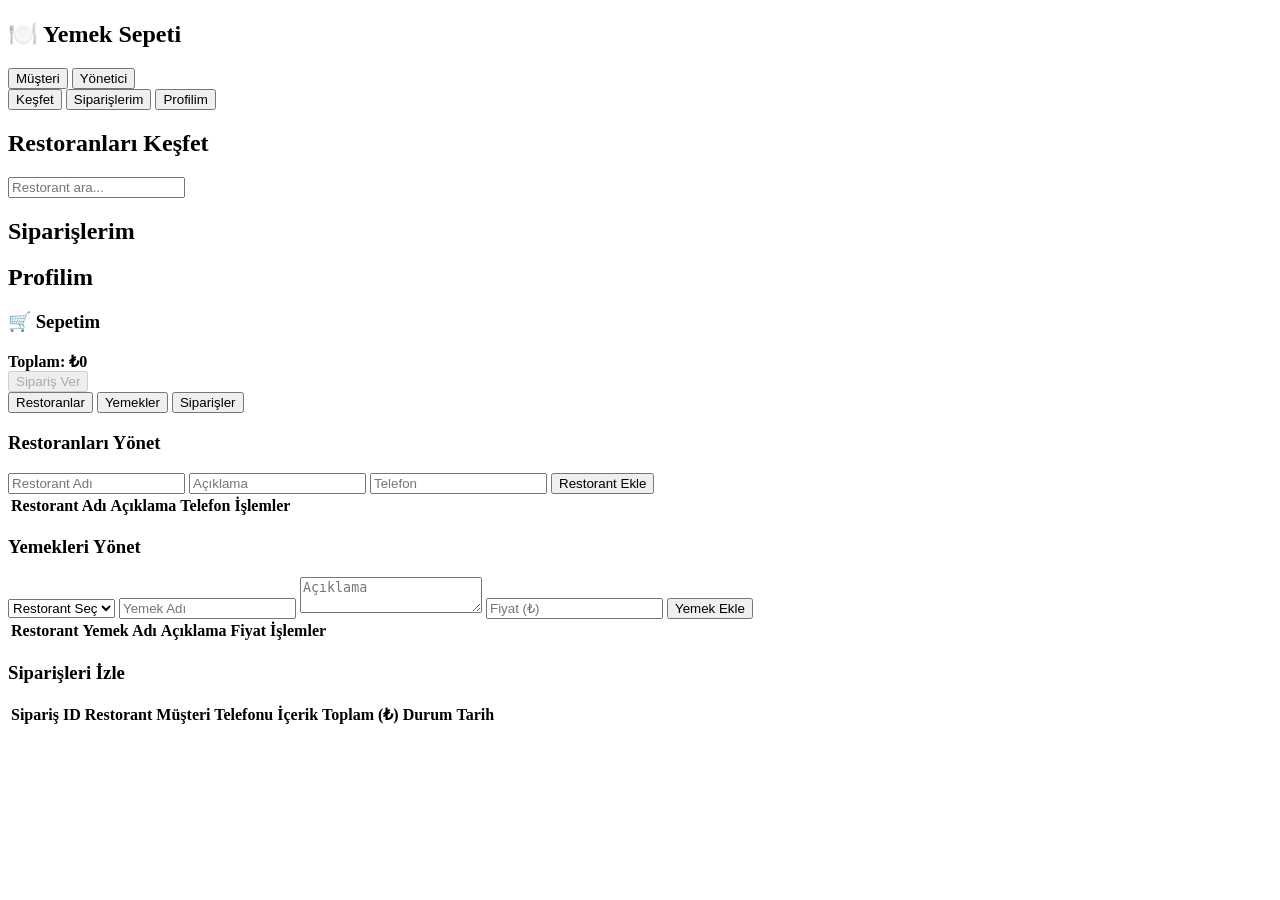
==== index.html @ c128f866 "temel" ====
<!DOCTYPE html>
<html lang="tr">
<head>
    <meta charset="UTF-8">
    <meta name="viewport" content="width=device-width, initial-scale=1.0">
    <title>Yemek Sepeti - Restorant Yönetim Sistemi</title>
    <link rel="stylesheet" href="styles.css">
</head>
<body>
    <div class="container">
        <nav class="navbar">
            <h1>🍽️ Yemek Sepeti</h1>
            <div class="nav-buttons">
                <button id="customerBtn" class="nav-btn active">Müşteri</button>
                <button id="adminBtn" class="nav-btn">Yönetici</button>
            </div>
        </nav>

        <!-- MÜŞTERİ TARAFINDA -->
        <div id="customerPanel" class="panel active">
            <div class="customer-tabs">
                <button class="customer-tab-btn active" data-tab="explore-tab">Keşfet</button>
                <button class="customer-tab-btn" data-tab="orders-tab">Siparişlerim</button>
                <button class="customer-tab-btn" data-tab="profile-tab">Profilim</button>
            </div>

            <!-- KEŞFET SEKMESİ -->
            <div id="explore-tab" class="customer-tab-content active">
                <div class="customer-header">
                    <h2>Restoranları Keşfet</h2>
                    <input type="text" id="searchRestaurant" placeholder="Restorant ara...">
                </div>

                <div id="restaurantList" class="restaurants-grid">
                    <!-- Restoranlar buraya gelecek -->
                </div>
            </div>

            <!-- SİPARİŞLERİM SEKMESİ -->
            <div id="orders-tab" class="customer-tab-content">
                <h2>Siparişlerim</h2>
                <div id="myOrdersList" class="orders-list">
                    <!-- Siparişler buraya gelecek -->
                </div>
            </div>

            <!-- PROFİLİM SEKMESİ -->
            <div id="profile-tab" class="customer-tab-content">
                <h2>Profilim</h2>
                <div id="profileContent"></div>
            </div>

            <!-- Restorant Detayı -->
            <div id="restaurantDetail" class="modal" style="display:none;">
                <div class="modal-content">
                    <span class="close">&times;</span>
                    <div id="detailContent"></div>
                </div>
            </div>

            <!-- Alışveriş Sepeti -->
            <div class="cart-section">
                <h3>🛒 Sepetim</h3>
                <div id="cartItems"></div>
                <div class="cart-total">
                    <strong>Toplam: ₺<span id="cartTotal">0</span></strong>
                </div>
                <button id="checkoutBtn" class="btn btn-success" disabled>Sipariş Ver</button>
            </div>
        </div>

        <!-- YÖNETİCİ TARAFINDA -->
        <div id="adminPanel" class="panel">
            <div class="admin-tabs">
                <button class="tab-btn active" data-tab="restaurants-tab">Restoranlar</button>
                <button class="tab-btn" data-tab="foods-tab">Yemekler</button>
                <button class="tab-btn" data-tab="orders-tab">Siparişler</button>
            </div>

            <!-- RESTORANLAR SEKMESİ -->
            <div id="restaurants-tab" class="tab-content active">
                <h3>Restoranları Yönet</h3>
                <form id="restaurantForm" class="form">
                    <input type="hidden" id="restaurantId">
                    <input type="text" id="restaurantName" placeholder="Restorant Adı" required>
                    <input type="text" id="restaurantDesc" placeholder="Açıklama">
                    <input type="text" id="restaurantPhone" placeholder="Telefon">
                    <button type="submit" class="btn btn-primary">Restorant Ekle</button>
                    <button type="button" id="cancelEditBtn" class="btn btn-danger" style="display:none;">İptal Et</button>
                </form>

                <table class="table">
                    <thead>
                        <tr>
                            <th>Restorant Adı</th>
                            <th>Açıklama</th>
                            <th>Telefon</th>
                            <th>İşlemler</th>
                        </tr>
                    </thead>
                    <tbody id="restaurantTableBody">
                        <!-- Restoranlar buraya gelecek -->
                    </tbody>
                </table>
            </div>

            <!-- YEMEKLER SEKMESİ -->
            <div id="foods-tab" class="tab-content">
                <h3>Yemekleri Yönet</h3>
                <form id="foodForm" class="form">
                    <input type="hidden" id="foodId">
                    <select id="foodRestaurant" required>
                        <option value="">Restorant Seç</option>
                    </select>
                    <input type="text" id="foodName" placeholder="Yemek Adı" required>
                    <textarea id="foodDesc" placeholder="Açıklama"></textarea>
                    <input type="number" id="foodPrice" placeholder="Fiyat (₺)" step="0.01" required>
                    <button type="submit" class="btn btn-primary">Yemek Ekle</button>
                    <button type="button" id="cancelFoodEditBtn" class="btn btn-danger" style="display:none;">İptal Et</button>
                </form>

                <table class="table">
                    <thead>
                        <tr>
                            <th>Restorant</th>
                            <th>Yemek Adı</th>
                            <th>Açıklama</th>
                            <th>Fiyat</th>
                            <th>İşlemler</th>
                        </tr>
                    </thead>
                    <tbody id="foodTableBody">
                        <!-- Yemekler buraya gelecek -->
                    </tbody>
                </table>
            </div>

            <!-- SİPARİŞLER SEKMESİ -->
            <div id="orders-tab" class="tab-content">
                <h3>Siparişleri İzle</h3>
                <table class="table">
                    <thead>
                        <tr>
                            <th>Sipariş ID</th>
                            <th>Restorant</th>
                            <th>Müşteri Telefonu</th>
                            <th>İçerik</th>
                            <th>Toplam (₺)</th>
                            <th>Durum</th>
                            <th>Tarih</th>
                        </tr>
                    </thead>
                    <tbody id="ordersTableBody">
                        <!-- Siparişler buraya gelecek -->
                    </tbody>
                </table>
            </div>
        </div>
    </div>

    <script src="app.js"></script>
</body>
</html>
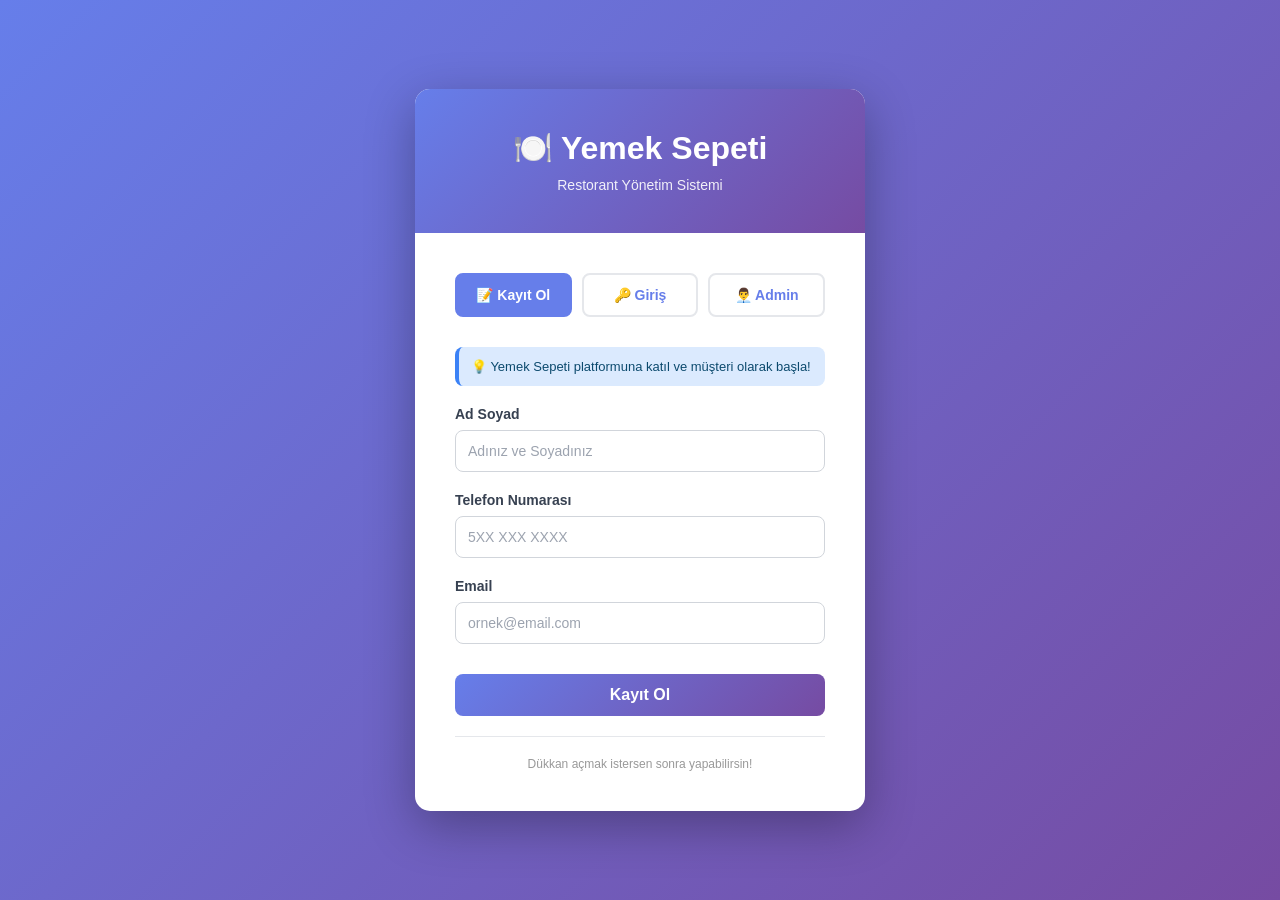
==== commit ad3f0ec7: "çok şey değişti" ====
--- a/index.html
+++ b/index.html
@@ -10,9 +10,15 @@
     <div class="container">
         <nav class="navbar">
             <h1>🍽️ Yemek Sepeti</h1>
-            <div class="nav-buttons">
-                <button id="customerBtn" class="nav-btn active">Müşteri</button>
-                <button id="adminBtn" class="nav-btn">Yönetici</button>
+            <div class="nav-center">
+                <button id="customerBtn" class="nav-btn active">👤 Müşteri</button>
+                <button id="shopBtn" class="nav-btn">🏪 Dükkan</button>
+                <button id="adminBtn" class="nav-btn" style="display: none;">👨‍💼 Admin</button>
+                <button id="openShopBtn" class="nav-btn btn-success" style="display: none;">+ Dükkan Aç</button>
+            </div>
+            <div class="nav-user">
+                <span id="userDisplay" class="user-info"></span>
+                <button id="logoutBtn" class="nav-btn btn-logout">Çıkış Yap</button>
             </div>
         </nav>
 
@@ -69,49 +75,33 @@
             </div>
         </div>
 
-        <!-- YÖNETİCİ TARAFINDA -->
-        <div id="adminPanel" class="panel">
+        <!-- DÜKKAN TARAFINDA -->
+        <div id="shopPanel" class="panel">
             <div class="admin-tabs">
-                <button class="tab-btn active" data-tab="restaurants-tab">Restoranlar</button>
+                <button class="tab-btn active" data-tab="restaurants-tab">Dükkânlar</button>
                 <button class="tab-btn" data-tab="foods-tab">Yemekler</button>
                 <button class="tab-btn" data-tab="orders-tab">Siparişler</button>
             </div>
 
-            <!-- RESTORANLAR SEKMESİ -->
+            <!-- DÜKKÂNLAR SEKMESİ -->
             <div id="restaurants-tab" class="tab-content active">
-                <h3>Restoranları Yönet</h3>
+                <h3>Dükkânınızı Yönet</h3>
                 <form id="restaurantForm" class="form">
                     <input type="hidden" id="restaurantId">
-                    <input type="text" id="restaurantName" placeholder="Restorant Adı" required>
+                    <input type="text" id="restaurantName" placeholder="Dükkân Adı" required>
                     <input type="text" id="restaurantDesc" placeholder="Açıklama">
                     <input type="text" id="restaurantPhone" placeholder="Telefon">
-                    <button type="submit" class="btn btn-primary">Restorant Ekle</button>
-                    <button type="button" id="cancelEditBtn" class="btn btn-danger" style="display:none;">İptal Et</button>
+                    <button type="submit" class="btn btn-primary">Bilgileri Güncelle</button>
                 </form>
 
-                <table class="table">
-                    <thead>
-                        <tr>
-                            <th>Restorant Adı</th>
-                            <th>Açıklama</th>
-                            <th>Telefon</th>
-                            <th>İşlemler</th>
-                        </tr>
-                    </thead>
-                    <tbody id="restaurantTableBody">
-                        <!-- Restoranlar buraya gelecek -->
-                    </tbody>
-                </table>
+                <div id="myShopInfo" class="profile-card" style="margin-top: 20px;"></div>
             </div>
 
             <!-- YEMEKLER SEKMESİ -->
             <div id="foods-tab" class="tab-content">
-                <h3>Yemekleri Yönet</h3>
+                <h3>Yemeklerinizi Yönet</h3>
                 <form id="foodForm" class="form">
                     <input type="hidden" id="foodId">
-                    <select id="foodRestaurant" required>
-                        <option value="">Restorant Seç</option>
-                    </select>
                     <input type="text" id="foodName" placeholder="Yemek Adı" required>
                     <textarea id="foodDesc" placeholder="Açıklama"></textarea>
                     <input type="number" id="foodPrice" placeholder="Fiyat (₺)" step="0.01" required>
@@ -122,7 +112,6 @@
                 <table class="table">
                     <thead>
                         <tr>
-                            <th>Restorant</th>
                             <th>Yemek Adı</th>
                             <th>Açıklama</th>
                             <th>Fiyat</th>
@@ -137,12 +126,11 @@
 
             <!-- SİPARİŞLER SEKMESİ -->
             <div id="orders-tab" class="tab-content">
-                <h3>Siparişleri İzle</h3>
+                <h3>Gelen Siparişler</h3>
                 <table class="table">
                     <thead>
                         <tr>
                             <th>Sipariş ID</th>
-                            <th>Restorant</th>
                             <th>Müşteri Telefonu</th>
                             <th>İçerik</th>
                             <th>Toplam (₺)</th>
@@ -156,6 +144,115 @@
                 </table>
             </div>
         </div>
+
+        <!-- ADMİN PANELİ -->
+        <div id="adminPanel" class="panel">
+            <div class="admin-tabs">
+                <button class="tab-btn active" data-tab="admin-dashboard">📊 Dashboard</button>
+                <button class="tab-btn" data-tab="admin-shops">🏪 Tüm Dükkânlar</button>
+                <button class="tab-btn" data-tab="admin-foods">🍽️ Tüm Yemekler</button>
+                <button class="tab-btn" data-tab="admin-orders">📦 Tüm Siparişler</button>
+                <button class="tab-btn" data-tab="admin-users">👥 Kullanıcılar</button>
+            </div>
+
+            <!-- DASHBOARD -->
+            <div id="admin-dashboard" class="tab-content active">
+                <h2>📊 Yönetim Paneli</h2>
+                <div style="display: grid; grid-template-columns: repeat(auto-fit, minmax(200px, 1fr)); gap: 20px; margin: 20px 0;">
+                    <div class="stat-card">
+                        <div class="stat-number" id="totalUsers">0</div>
+                        <div class="stat-label">Toplam Kullanıcı</div>
+                    </div>
+                    <div class="stat-card">
+                        <div class="stat-number" id="totalShops">0</div>
+                        <div class="stat-label">Toplam Dükkân</div>
+                    </div>
+                    <div class="stat-card">
+                        <div class="stat-number" id="totalFoods">0</div>
+                        <div class="stat-label">Toplam Yemek</div>
+                    </div>
+                    <div class="stat-card">
+                        <div class="stat-number" id="totalOrders">0</div>
+                        <div class="stat-label">Toplam Sipariş</div>
+                    </div>
+                </div>
+            </div>
+
+            <!-- DÜKKÂNLAR -->
+            <div id="admin-shops" class="tab-content">
+                <h3>🏪 Tüm Dükkânlar</h3>
+                <table class="table">
+                    <thead>
+                        <tr>
+                            <th>Dükkân Adı</th>
+                            <th>Sahibi</th>
+                            <th>Telefon</th>
+                            <th>Açılış Tarihi</th>
+                            <th>İşlemler</th>
+                        </tr>
+                    </thead>
+                    <tbody id="adminShopsTableBody">
+                    </tbody>
+                </table>
+            </div>
+
+            <!-- YEMEKLER -->
+            <div id="admin-foods" class="tab-content">
+                <h3>🍽️ Tüm Yemekler</h3>
+                <table class="table">
+                    <thead>
+                        <tr>
+                            <th>Yemek Adı</th>
+                            <th>Dükkân</th>
+                            <th>Fiyat</th>
+                            <th>Sahibi</th>
+                            <th>İşlemler</th>
+                        </tr>
+                    </thead>
+                    <tbody id="adminFoodsTableBody">
+                    </tbody>
+                </table>
+            </div>
+
+            <!-- SİPARİŞLER -->
+            <div id="admin-orders" class="tab-content">
+                <h3>📦 Tüm Siparişler</h3>
+                <table class="table">
+                    <thead>
+                        <tr>
+                            <th>Sipariş ID</th>
+                            <th>Müşteri</th>
+                            <th>Dükkân</th>
+                            <th>İçerik</th>
+                            <th>Toplam</th>
+                            <th>Durum</th>
+                            <th>Tarih</th>
+                        </tr>
+                    </thead>
+                    <tbody id="adminOrdersTableBody">
+                    </tbody>
+                </table>
+            </div>
+
+            <!-- KULLANICILAR -->
+            <div id="admin-users" class="tab-content">
+                <h3>👥 Kayıtlı Kullanıcılar</h3>
+                <table class="table">
+                    <thead>
+                        <tr>
+                            <th>İsim</th>
+                            <th>Email</th>
+                            <th>Telefon</th>
+                            <th>Dükkan Sahibi</th>
+                            <th>Kayıt Tarihi</th>
+                            <th>İşlemler</th>
+                        </tr>
+                    </thead>
+                    <tbody id="adminUsersTableBody">
+                    </tbody>
+                </table>
+            </div>
+        </div>
     </div>
 
     <script src="app.js"></script>
--- a/styles.css
+++ b/styles.css
@@ -0,0 +1,680 @@
+* {
+    margin: 0;
+    padding: 0;
+    box-sizing: border-box;
+}
+
+body {
+    font-family: 'Segoe UI', Tahoma, Geneva, Verdana, sans-serif;
+    background: linear-gradient(135deg, #667eea 0%, #764ba2 100%);
+    min-height: 100vh;
+    color: #333;
+}
+
+.container {
+    max-width: 1200px;
+    margin: 0 auto;
+    background: white;
+    border-radius: 10px;
+    box-shadow: 0 10px 40px rgba(0, 0, 0, 0.2);
+    min-height: 100vh;
+    display: flex;
+    flex-direction: column;
+}
+
+/* NAVİGASYON */
+.navbar {
+    display: flex;
+    justify-content: space-between;
+    align-items: center;
+    padding: 20px;
+    background: linear-gradient(135deg, #667eea 0%, #764ba2 100%);
+    color: white;
+    border-radius: 10px 10px 0 0;
+    gap: 20px;
+}
+
+.navbar h1 {
+    font-size: 28px;
+    min-width: max-content;
+}
+
+.nav-center {
+    display: flex;
+    gap: 10px;
+    flex: 1;
+}
+
+.nav-user {
+    display: flex;
+    align-items: center;
+    gap: 15px;
+    min-width: max-content;
+}
+
+.user-info {
+    font-size: 13px;
+    background: rgba(255, 255, 255, 0.2);
+    padding: 6px 12px;
+    border-radius: 20px;
+}
+
+.nav-buttons {
+    display: flex;
+    gap: 10px;
+}
+
+.nav-btn {
+    padding: 10px 20px;
+    border: none;
+    background: rgba(255, 255, 255, 0.2);
+    color: white;
+    cursor: pointer;
+    border-radius: 5px;
+    font-size: 14px;
+    transition: all 0.3s ease;
+}
+
+.nav-btn:hover {
+    background: rgba(255, 255, 255, 0.4);
+}
+
+.nav-btn.active {
+    background: white;
+    color: #667eea;
+    font-weight: bold;
+}
+
+.btn-logout {
+    background: rgba(255, 100, 100, 0.3) !important;
+}
+
+.btn-logout:hover {
+    background: rgba(255, 100, 100, 0.6) !important;
+}
+
+/* PANEL YAPISI */
+.panel {
+    display: none;
+    padding: 30px;
+    flex: 1;
+}
+
+.panel.active {
+    display: block;
+}
+
+/* MÜŞTERİ PANEL */
+.customer-tabs, .admin-tabs {
+    display: flex;
+    gap: 10px;
+    margin-bottom: 20px;
+    border-bottom: 2px solid #eee;
+}
+
+.customer-tab-btn, .tab-btn {
+    padding: 12px 20px;
+    border: none;
+    background: none;
+    border-bottom: 3px solid transparent;
+    color: #666;
+    cursor: pointer;
+    font-size: 14px;
+    font-weight: 500;
+    transition: all 0.3s ease;
+}
+
+.customer-tab-btn:hover, .tab-btn:hover {
+    color: #667eea;
+}
+
+.customer-tab-btn.active, .tab-btn.active {
+    border-bottom-color: #667eea;
+    color: #667eea;
+}
+
+.customer-tab-content, .tab-content {
+    display: none;
+}
+
+.customer-tab-content.active, .tab-content.active {
+    display: block;
+}
+
+/* MÜŞTERİ HEADER */
+.customer-header {
+    margin-bottom: 20px;
+}
+
+.customer-header h2 {
+    margin-bottom: 15px;
+    color: #333;
+}
+
+.customer-header input {
+    width: 100%;
+    padding: 10px;
+    border: 1px solid #ddd;
+    border-radius: 5px;
+    font-size: 14px;
+}
+
+/* RESToRANLAR GRID */
+.restaurants-grid {
+    display: grid;
+    grid-template-columns: repeat(auto-fill, minmax(250px, 1fr));
+    gap: 20px;
+    margin-bottom: 30px;
+}
+
+.restaurant-card {
+    background: #f9f9f9;
+    border: 1px solid #ddd;
+    border-radius: 8px;
+    padding: 20px;
+    cursor: pointer;
+    transition: all 0.3s ease;
+    box-shadow: 0 2px 8px rgba(0, 0, 0, 0.1);
+}
+
+.restaurant-card:hover {
+    transform: translateY(-5px);
+    box-shadow: 0 5px 15px rgba(0, 0, 0, 0.2);
+    border-color: #667eea;
+}
+
+.restaurant-card h3 {
+    color: #667eea;
+    margin-bottom: 8px;
+}
+
+.restaurant-card p {
+    font-size: 13px;
+    color: #666;
+    margin-bottom: 10px;
+}
+
+.restaurant-card .phone {
+    color: #764ba2;
+    font-weight: 500;
+}
+
+/* FORMLAR */
+.form {
+    background: #f9f9f9;
+    padding: 20px;
+    border-radius: 8px;
+    margin-bottom: 25px;
+    display: flex;
+    flex-direction: column;
+    gap: 10px;
+}
+
+.form input, .form textarea, .form select {
+    padding: 12px;
+    border: 1px solid #ddd;
+    border-radius: 5px;
+    font-size: 14px;
+    font-family: inherit;
+}
+
+.form input:focus, .form textarea:focus, .form select:focus {
+    outline: none;
+    border-color: #667eea;
+    box-shadow: 0 0 5px rgba(102, 126, 234, 0.3);
+}
+
+/* BUTONLAR */
+.btn {
+    padding: 12px 20px;
+    border: none;
+    border-radius: 5px;
+    cursor: pointer;
+    font-size: 14px;
+    font-weight: 500;
+    transition: all 0.3s ease;
+    display: inline-block;
+    text-align: center;
+}
+
+.btn-primary {
+    background: #667eea;
+    color: white;
+}
+
+.btn-primary:hover {
+    background: #5568d3;
+    transform: translateY(-2px);
+}
+
+.btn-success {
+    background: #10b981 !important;
+    color: white !important;
+}
+
+.btn-success:hover {
+    background: #059669 !important;
+}
+
+.btn-success:disabled {
+    background: #ccc;
+    cursor: not-allowed;
+}
+
+.btn-danger {
+    background: #ef4444;
+    color: white;
+}
+
+.btn-danger:hover {
+    background: #dc2626;
+}
+
+.btn-warning {
+    background: #f59e0b;
+    color: white;
+}
+
+.btn-warning:hover {
+    background: #d97706;
+}
+
+.btn-info {
+    background: #3b82f6;
+    color: white;
+}
+
+.btn-info:hover {
+    background: #2563eb;
+}
+
+/* TABLOLAR */
+.table {
+    width: 100%;
+    border-collapse: collapse;
+    margin-top: 20px;
+    background: white;
+}
+
+.table thead {
+    background: #f3f4f6;
+}
+
+.table th {
+    padding: 15px;
+    text-align: left;
+    font-weight: 600;
+    border-bottom: 2px solid #e5e7eb;
+    color: #374151;
+}
+
+.table td {
+    padding: 12px 15px;
+    border-bottom: 1px solid #e5e7eb;
+}
+
+.table tbody tr:hover {
+    background: #f9fafb;
+}
+
+.action-buttons {
+    display: flex;
+    gap: 8px;
+}
+
+.action-buttons button {
+    padding: 6px 12px;
+    font-size: 12px;
+}
+
+/* SEPETİM SEKSİYONU */
+.cart-section {
+    background: #f3f4f6;
+    padding: 20px;
+    border-radius: 8px;
+    margin-top: 20px;
+}
+
+.cart-section h3 {
+    margin-bottom: 15px;
+    color: #333;
+}
+
+#cartItems {
+    max-height: 300px;
+    overflow-y: auto;
+    margin-bottom: 15px;
+}
+
+.cart-item {
+    background: white;
+    padding: 12px;
+    margin-bottom: 10px;
+    border-radius: 5px;
+    display: flex;
+    justify-content: space-between;
+    align-items: center;
+    border: 1px solid #e5e7eb;
+}
+
+.cart-item-info {
+    flex: 1;
+}
+
+.cart-item-name {
+    font-weight: 600;
+    color: #333;
+}
+
+.cart-item-price {
+    color: #667eea;
+    font-weight: 500;
+}
+
+.cart-item-remove {
+    background: #ef4444;
+    color: white;
+    border: none;
+    padding: 6px 10px;
+    border-radius: 3px;
+    cursor: pointer;
+    font-size: 12px;
+}
+
+.cart-total {
+    background: white;
+    padding: 15px;
+    border-radius: 5px;
+    margin-bottom: 15px;
+    font-size: 18px;
+    border: 2px solid #667eea;
+}
+
+#checkoutBtn {
+    width: 100%;
+}
+
+/* MODAL */
+.modal {
+    position: fixed;
+    z-index: 1000;
+    left: 0;
+    top: 0;
+    width: 100%;
+    height: 100%;
+    background: rgba(0, 0, 0, 0.4);
+    display: flex;
+    align-items: center;
+    justify-content: center;
+}
+
+.modal-content {
+    background: white;
+    padding: 30px;
+    border-radius: 10px;
+    max-width: 600px;
+    max-height: 80vh;
+    overflow-y: auto;
+    box-shadow: 0 10px 40px rgba(0, 0, 0, 0.3);
+    position: relative;
+}
+
+.close {
+    position: absolute;
+    right: 20px;
+    top: 20px;
+    font-size: 28px;
+    cursor: pointer;
+    color: #999;
+}
+
+.close:hover {
+    color: #333;
+}
+
+.detail-header {
+    margin-bottom: 20px;
+    padding-bottom: 15px;
+    border-bottom: 2px solid #e5e7eb;
+}
+
+.detail-header h2 {
+    color: #667eea;
+    margin-bottom: 5px;
+}
+
+.detail-header p {
+    color: #666;
+    font-size: 14px;
+}
+
+.foods-list {
+    margin-top: 20px;
+}
+
+.food-item {
+    background: #f9f9f9;
+    padding: 15px;
+    margin-bottom: 15px;
+    border-radius: 5px;
+    border: 1px solid #e5e7eb;
+}
+
+.food-item h4 {
+    color: #333;
+    margin-bottom: 5px;
+}
+
+.food-item .description {
+    font-size: 13px;
+    color: #666;
+    margin-bottom: 8px;
+}
+
+.food-item-footer {
+    display: flex;
+    justify-content: space-between;
+    align-items: center;
+}
+
+.food-price {
+    font-size: 18px;
+    font-weight: bold;
+    color: #667eea;
+}
+
+.add-to-cart-btn {
+    background: #10b981;
+    color: white;
+    border: none;
+    padding: 8px 15px;
+    border-radius: 5px;
+    cursor: pointer;
+    font-size: 13px;
+}
+
+.add-to-cart-btn:hover {
+    background: #059669;
+}
+
+/* SİPARİŞLER LİSTESİ */
+.orders-list {
+    display: grid;
+    grid-template-columns: repeat(auto-fill, minmax(400px, 1fr));
+    gap: 20px;
+}
+
+.order-card {
+    background: #f9f9f9;
+    border: 2px solid #e5e7eb;
+    border-radius: 8px;
+    padding: 20px;
+}
+
+.order-card h3 {
+    color: #667eea;
+    margin-bottom: 10px;
+}
+
+.order-details {
+    font-size: 13px;
+    color: #666;
+    margin-bottom: 10px;
+}
+
+.order-details p {
+    margin-bottom: 5px;
+}
+
+.order-items {
+    background: white;
+    padding: 10px;
+    border-radius: 5px;
+    margin: 10px 0;
+    font-size: 13px;
+}
+
+.order-status {
+    display: inline-block;
+    padding: 6px 12px;
+    border-radius: 20px;
+    font-size: 12px;
+    font-weight: 600;
+    margin-top: 10px;
+}
+
+.status-pending {
+    background: #fef3c7;
+    color: #92400e;
+}
+
+.status-confirmed {
+    background: #dbeafe;
+    color: #0c4a6e;
+}
+
+.status-delivered {
+    background: #dcfce7;
+    color: #15803d;
+}
+
+/* PROFİL */
+.profile-card {
+    background: #f9f9f9;
+    border: 1px solid #e5e7eb;
+    padding: 25px;
+    border-radius: 8px;
+    max-width: 500px;
+}
+
+.profile-field {
+    margin-bottom: 20px;
+}
+
+.profile-field label {
+    display: block;
+    font-weight: 600;
+    color: #374151;
+    margin-bottom: 5px;
+}
+
+.profile-field input {
+    width: 100%;
+    padding: 10px;
+    border: 1px solid #d1d5db;
+    border-radius: 5px;
+}
+
+.profile-actions {
+    display: flex;
+    gap: 10px;
+}
+
+.profile-actions button {
+    flex: 1;
+}
+
+.admin-hint, .info-box {
+    background: #dbeafe;
+    padding: 12px;
+    border-radius: 8px;
+    font-size: 13px;
+    color: #0c4a6e;
+    margin-bottom: 20px;
+    border-left: 4px solid #3b82f6;
+}
+
+/* STAT CARDS */
+.stat-card {
+    background: linear-gradient(135deg, #667eea 0%, #764ba2 100%);
+    color: white;
+    padding: 25px;
+    border-radius: 10px;
+    text-align: center;
+    box-shadow: 0 5px 15px rgba(0, 0, 0, 0.1);
+}
+
+.stat-number {
+    font-size: 36px;
+    font-weight: bold;
+    margin-bottom: 10px;
+}
+
+.stat-label {
+    font-size: 14px;
+    opacity: 0.9;
+}
+
+/* RESPONSIVE */
+@media (max-width: 768px) {
+    .container {
+        border-radius: 0;
+    }
+
+    .navbar {
+        flex-direction: column;
+        gap: 15px;
+        border-radius: 0;
+    }
+
+    .navbar h1 {
+        font-size: 24px;
+    }
+
+    .nav-center, .nav-user {
+        width: 100%;
+        justify-content: center;
+    }
+
+    .panel {
+        padding: 20px;
+    }
+
+    .restaurants-grid {
+        grid-template-columns: 1fr;
+    }
+
+    .orders-list {
+        grid-template-columns: 1fr;
+    }
+
+    .table {
+        font-size: 12px;
+    }
+
+    .table th, .table td {
+        padding: 10px;
+    }
+
+    .action-buttons {
+        flex-direction: column;
+    }
+
+    .form {
+        gap: 8px;
+    }
+
+    .user-info {
+        font-size: 12px;
+    }
+}
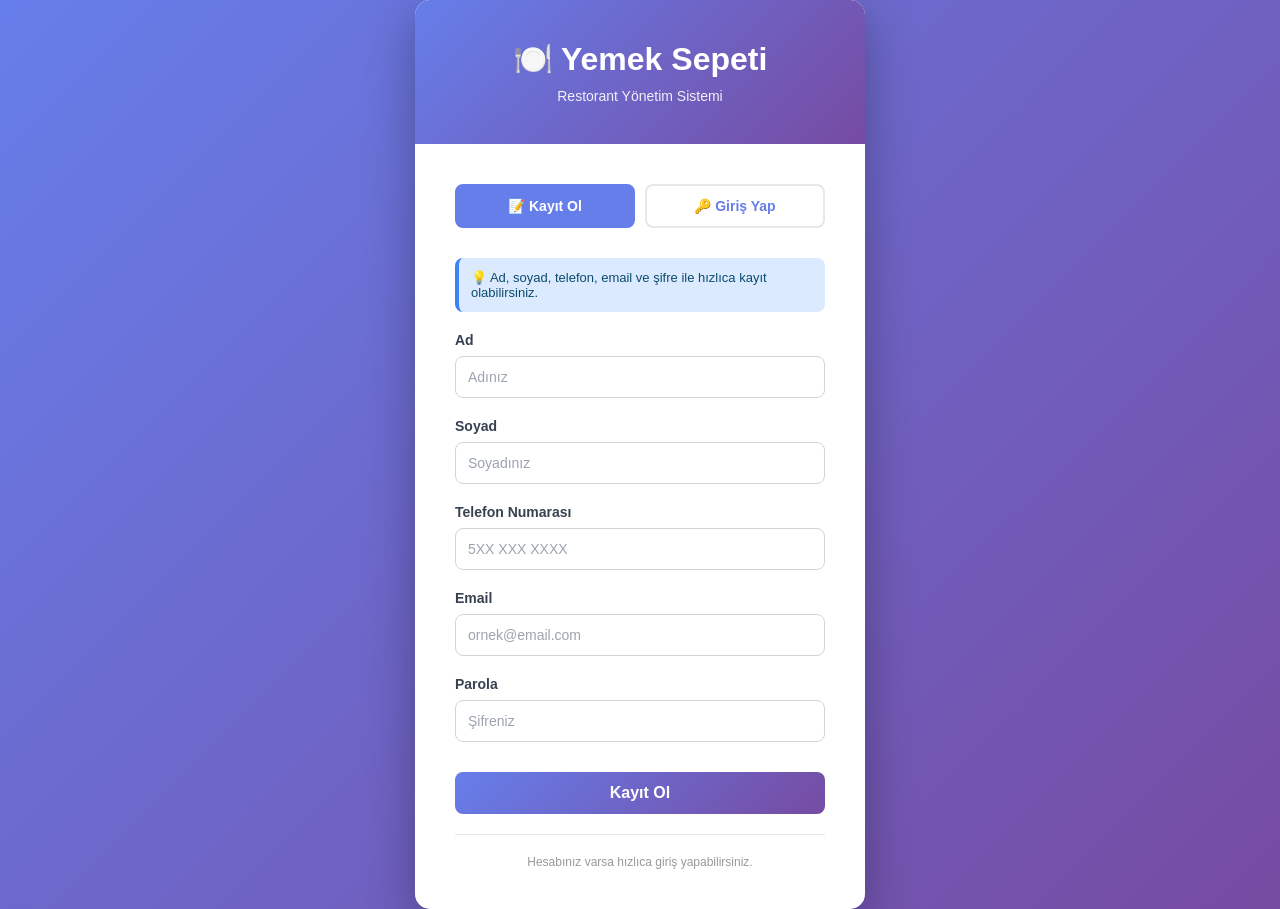
==== commit 16816d21: "yönetici gfüncelleme" ====
--- a/index.html
+++ b/index.html
@@ -91,6 +91,7 @@
                     <input type="text" id="restaurantName" placeholder="Dükkân Adı" required>
                     <input type="text" id="restaurantDesc" placeholder="Açıklama">
                     <input type="text" id="restaurantPhone" placeholder="Telefon">
+                    <input type="url" id="restaurantImage" placeholder="Resim URL'si">
                     <button type="submit" class="btn btn-primary">Bilgileri Güncelle</button>
                 </form>
 
@@ -105,6 +106,7 @@
                     <input type="text" id="foodName" placeholder="Yemek Adı" required>
                     <textarea id="foodDesc" placeholder="Açıklama"></textarea>
                     <input type="number" id="foodPrice" placeholder="Fiyat (₺)" step="0.01" required>
+                    <input type="url" id="foodImage" placeholder="Yemek Resim URL'si">
                     <button type="submit" class="btn btn-primary">Yemek Ekle</button>
                     <button type="button" id="cancelFoodEditBtn" class="btn btn-danger" style="display:none;">İptal Et</button>
                 </form>
@@ -113,6 +115,7 @@
                     <thead>
                         <tr>
                             <th>Yemek Adı</th>
+                            <th>Resim</th>
                             <th>Açıklama</th>
                             <th>Fiyat</th>
                             <th>İşlemler</th>
--- a/styles.css
+++ b/styles.css
@@ -188,6 +188,22 @@
     margin-bottom: 8px;
 }
 
+.restaurant-card img {
+    width: 100%;
+    height: 160px;
+    object-fit: cover;
+    border-radius: 8px;
+    margin-bottom: 15px;
+}
+
+.detail-image {
+    width: 100%;
+    max-height: 280px;
+    object-fit: cover;
+    border-radius: 12px;
+    margin-bottom: 20px;
+}
+
 .restaurant-card p {
     font-size: 13px;
     color: #666;
@@ -460,6 +476,14 @@
     border: 1px solid #e5e7eb;
 }
 
+.food-item img {
+    width: 100%;
+    max-height: 180px;
+    object-fit: cover;
+    border-radius: 8px;
+    margin-bottom: 12px;
+}
+
 .food-item h4 {
     color: #333;
     margin-bottom: 5px;
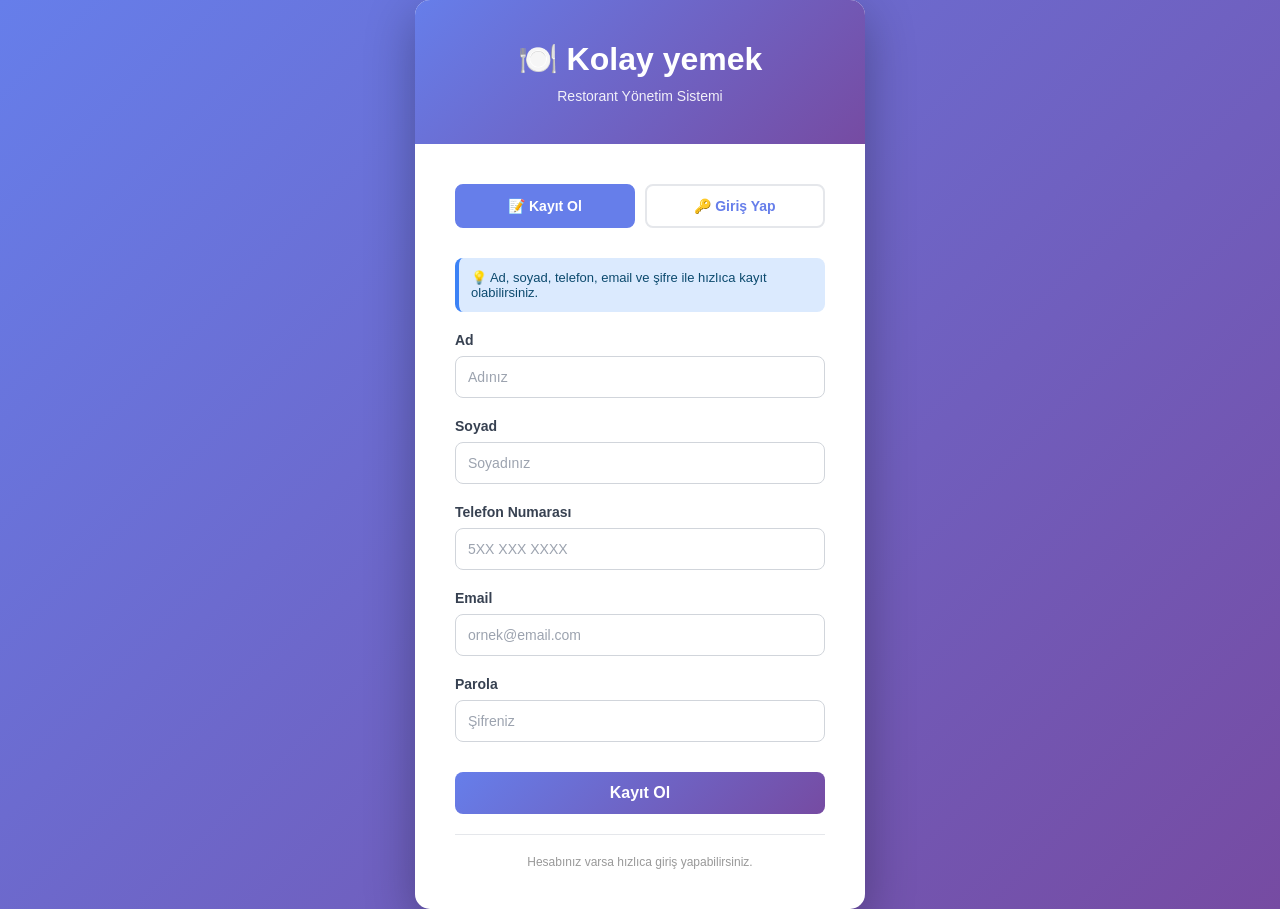
==== commit 0efa1551: "sipraiş ver güncellendi" ====
--- a/index.html
+++ b/index.html
@@ -3,13 +3,13 @@
 <head>
     <meta charset="UTF-8">
     <meta name="viewport" content="width=device-width, initial-scale=1.0">
-    <title>Yemek Sepeti - Restorant Yönetim Sistemi</title>
+    <title>Kolay yemek - Restorant Yönetim Sistemi</title>
     <link rel="stylesheet" href="styles.css">
 </head>
 <body>
     <div class="container">
         <nav class="navbar">
-            <h1>🍽️ Yemek Sepeti</h1>
+            <h1>🍽️ Kolay yemek</h1>
             <div class="nav-center">
                 <button id="customerBtn" class="nav-btn active">👤 Müşteri</button>
                 <button id="shopBtn" class="nav-btn">🏪 Dükkan</button>
@@ -91,7 +91,7 @@
                     <input type="text" id="restaurantName" placeholder="Dükkân Adı" required>
                     <input type="text" id="restaurantDesc" placeholder="Açıklama">
                     <input type="text" id="restaurantPhone" placeholder="Telefon">
-                    <input type="url" id="restaurantImage" placeholder="Resim URL'si">
+                    <input type="file" id="restaurantImageFile" accept="image/*">
                     <button type="submit" class="btn btn-primary">Bilgileri Güncelle</button>
                 </form>
 
@@ -106,7 +106,7 @@
                     <input type="text" id="foodName" placeholder="Yemek Adı" required>
                     <textarea id="foodDesc" placeholder="Açıklama"></textarea>
                     <input type="number" id="foodPrice" placeholder="Fiyat (₺)" step="0.01" required>
-                    <input type="url" id="foodImage" placeholder="Yemek Resim URL'si">
+                    <input type="file" id="foodImageFile" accept="image/*">
                     <button type="submit" class="btn btn-primary">Yemek Ekle</button>
                     <button type="button" id="cancelFoodEditBtn" class="btn btn-danger" style="display:none;">İptal Et</button>
                 </form>
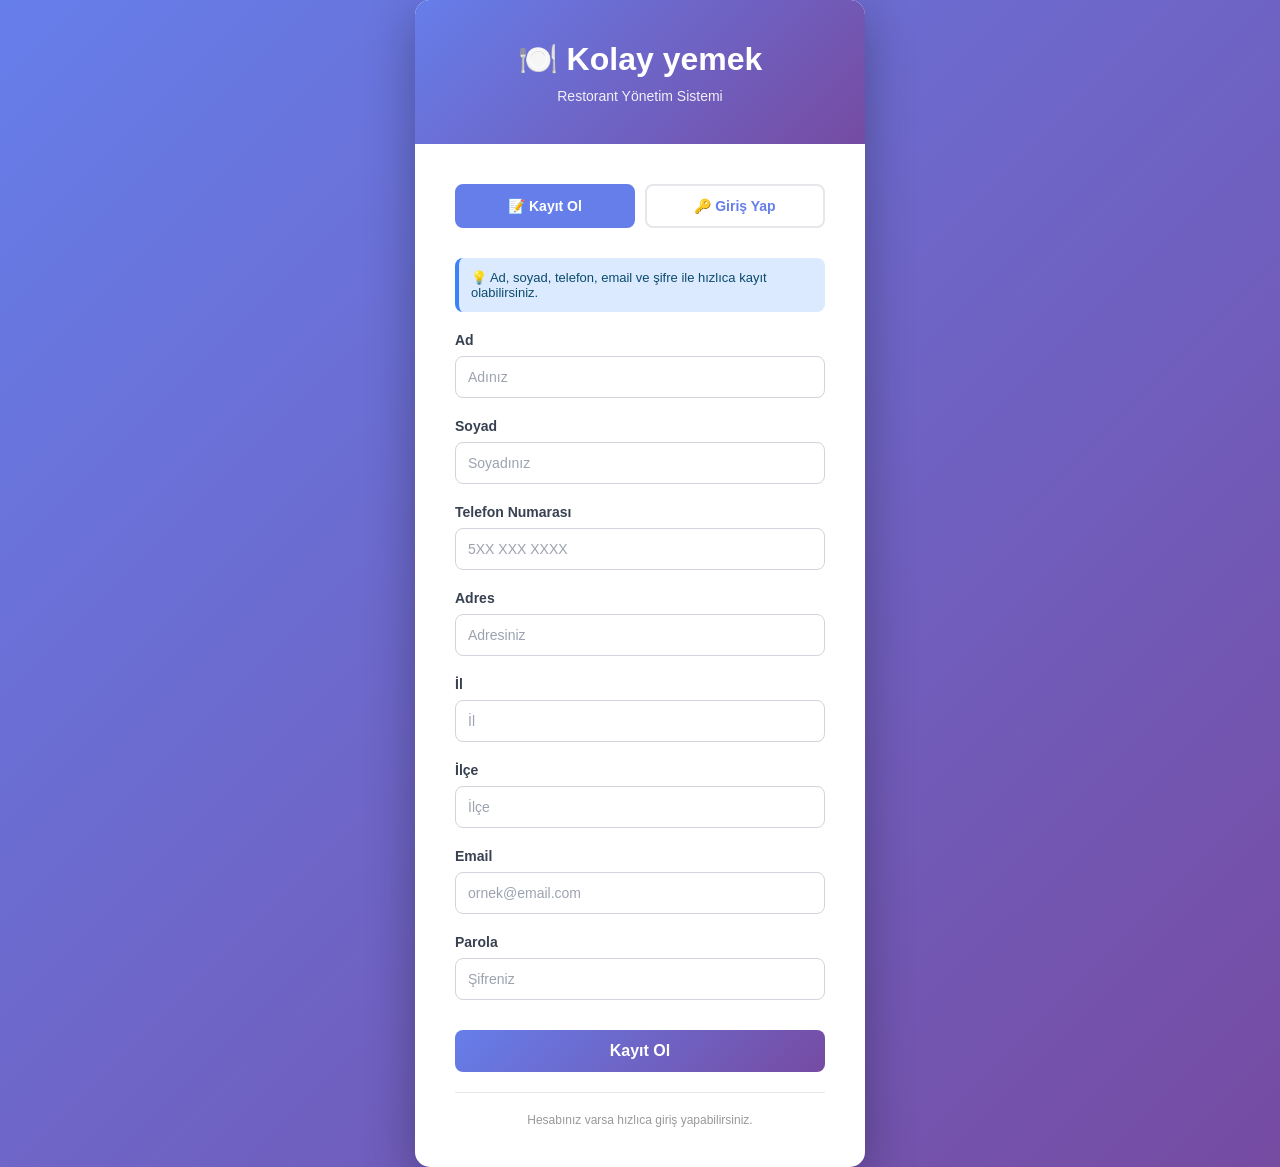
==== commit 99f07e90: "adres ve ödeme yerini güncelledim" ====
--- a/index.html
+++ b/index.html
@@ -13,7 +13,7 @@
             <div class="nav-center">
                 <button id="customerBtn" class="nav-btn active">👤 Müşteri</button>
                 <button id="shopBtn" class="nav-btn">🏪 Dükkan</button>
-                <button id="adminBtn" class="nav-btn" style="display: none;">👨‍💼 Admin</button>
+                <button id="adminBtn" class="nav-btn" style="display: none;">👨‍💼 Admin <span id="notificationBadge" class="notification-badge" style="display: none;"></span></button>
                 <button id="openShopBtn" class="nav-btn btn-success" style="display: none;">+ Dükkan Aç</button>
             </div>
             <div class="nav-user">
@@ -77,6 +77,13 @@
 
         <!-- DÜKKAN TARAFINDA -->
         <div id="shopPanel" class="panel">
+            <div id="shopNotificationBox" class="info-box" style="display:none; margin-bottom: 20px;">
+                <div style="display: flex; align-items: center; justify-content: space-between; gap: 10px;">
+                    <strong>🔔 İşletme Bildirimleri</strong>
+                    <span id="shopNotificationBadge" class="notification-badge" style="display:none;"></span>
+                </div>
+                <div id="shopNotificationsList" style="margin-top: 15px;"></div>
+            </div>
             <div class="admin-tabs">
                 <button class="tab-btn active" data-tab="restaurants-tab">Dükkânlar</button>
                 <button class="tab-btn" data-tab="foods-tab">Yemekler</button>
@@ -156,6 +163,7 @@
                 <button class="tab-btn" data-tab="admin-foods">🍽️ Tüm Yemekler</button>
                 <button class="tab-btn" data-tab="admin-orders">📦 Tüm Siparişler</button>
                 <button class="tab-btn" data-tab="admin-users">👥 Kullanıcılar</button>
+                <button class="tab-btn" data-tab="admin-notifications">🔔 Bildirimler</button>
             </div>
 
             <!-- DASHBOARD -->
@@ -199,6 +207,7 @@
                 </table>
             </div>
 
+            
             <!-- YEMEKLER -->
             <div id="admin-foods" class="tab-content">
                 <h3>🍽️ Tüm Yemekler</h3>
@@ -255,6 +264,14 @@
                     </tbody>
                 </table>
             </div>
+
+            <!-- BİLDİRİMLER -->
+            <div id="admin-notifications" class="tab-content">
+                <h3>🔔 Bildirim Geçmişi</h3>
+                <div id="notificationsList" class="notifications-container">
+                    <!-- Bildirimler buraya gelecek -->
+                </div>
+            </div>
         </div>
     </div>
 
--- a/styles.css
+++ b/styles.css
@@ -435,15 +435,26 @@
     position: relative;
 }
 
-.close {
-    position: absolute;
-    right: 20px;
-    top: 20px;
-    font-size: 28px;
+.payment-option {
+    display: flex;
+    align-items: center;
+    gap: 10px;
+    padding: 12px 16px;
+    border: 1px solid #ddd;
+    border-radius: 8px;
+    background: #ffffff;
     cursor: pointer;
-    color: #999;
-}
-
+}
+
+.payment-option input {
+    accent-color: #667eea;
+}
+
+.payment-details {
+    display: flex;
+    flex-direction: column;
+    gap: 10px;
+}
 .close:hover {
     color: #333;
 }
@@ -649,7 +660,78 @@
     opacity: 0.9;
 }
 
-/* RESPONSIVE */
+/* BİLDİRİM ROZETİ */
+.notification-badge {
+    background: #ef4444;
+    color: white;
+    border-radius: 50%;
+    padding: 2px 6px;
+    font-size: 10px;
+    font-weight: bold;
+    margin-left: 5px;
+    min-width: 16px;
+    text-align: center;
+}
+
+/* BİLDİRİM LİSTESİ */
+.notifications-container {
+    max-height: 600px;
+    overflow-y: auto;
+    background: white;
+    border-radius: 8px;
+    border: 1px solid #e5e7eb;
+}
+
+.notification-item {
+    padding: 15px;
+    border-bottom: 1px solid #e5e7eb;
+    transition: background-color 0.3s ease;
+}
+
+.notification-item:hover {
+    background: #f9fafb;
+}
+
+.notification-item.unread {
+    background: #dbeafe;
+    border-left: 4px solid #3b82f6;
+}
+
+.notification-item h4 {
+    margin: 0 0 5px 0;
+    color: #1f2937;
+    font-size: 16px;
+}
+
+.notification-item p {
+    margin: 5px 0;
+    color: #6b7280;
+    font-size: 14px;
+}
+
+.notification-item .timestamp {
+    font-size: 12px;
+    color: #9ca3af;
+    margin-top: 5px;
+}
+@media (max-width: 1200px) {
+    .container {
+        max-width: 100%;
+        margin: 0;
+    }
+}
+
+@media (max-width: 1024px) {
+    .restaurants-grid {
+        grid-template-columns: repeat(auto-fill, minmax(200px, 1fr));
+        gap: 15px;
+    }
+    
+    .orders-list {
+        grid-template-columns: repeat(auto-fill, minmax(350px, 1fr));
+    }
+}
+
 @media (max-width: 768px) {
     .container {
         border-radius: 0;
@@ -659,6 +741,7 @@
         flex-direction: column;
         gap: 15px;
         border-radius: 0;
+        padding: 15px;
     }
 
     .navbar h1 {
@@ -670,12 +753,32 @@
         justify-content: center;
     }
 
+    .nav-center {
+        flex-wrap: wrap;
+    }
+
+    .nav-btn {
+        padding: 8px 16px;
+        font-size: 13px;
+    }
+
     .panel {
         padding: 20px;
     }
 
+    .customer-tabs, .admin-tabs {
+        flex-wrap: wrap;
+        gap: 8px;
+    }
+
+    .customer-tab-btn, .tab-btn {
+        padding: 10px 15px;
+        font-size: 13px;
+    }
+
     .restaurants-grid {
         grid-template-columns: 1fr;
+        gap: 15px;
     }
 
     .orders-list {
@@ -684,21 +787,140 @@
 
     .table {
         font-size: 12px;
+        overflow-x: auto;
+        display: block;
+        white-space: nowrap;
     }
 
     .table th, .table td {
-        padding: 10px;
+        padding: 8px 10px;
+        min-width: 80px;
     }
 
     .action-buttons {
         flex-direction: column;
+        gap: 5px;
     }
 
     .form {
         gap: 8px;
+        padding: 15px;
+    }
+
+    .cart-section {
+        padding: 15px;
+        margin-top: 15px;
+    }
+
+    .cart-item {
+        flex-direction: column;
+        align-items: flex-start;
+        gap: 8px;
+    }
+
+    .cart-item-info {
+        width: 100%;
+    }
+
+    .modal-content {
+        margin: 10px;
+        padding: 20px;
+        max-width: none;
+        max-height: 90vh;
+    }
+
+    .stat-card {
+        padding: 20px;
+    }
+
+    .stat-number {
+        font-size: 28px;
+    }
+
+    .stat-label {
+        font-size: 13px;
+    }
+}
+
+@media (max-width: 480px) {
+    .navbar {
+        padding: 10px;
+    }
+
+    .navbar h1 {
+        font-size: 20px;
+    }
+
+    .nav-btn {
+        padding: 6px 12px;
+        font-size: 12px;
     }
 
     .user-info {
+        font-size: 11px;
+        padding: 4px 8px;
+    }
+
+    .panel {
+        padding: 15px;
+    }
+
+    .customer-header h2 {
+        font-size: 18px;
+    }
+
+    .restaurant-card {
+        padding: 15px;
+    }
+
+    .restaurant-card img {
+        height: 120px;
+    }
+
+    .detail-image {
+        max-height: 200px;
+    }
+
+    .food-item {
+        padding: 12px;
+    }
+
+    .food-item img {
+        max-height: 120px;
+    }
+
+    .order-card {
+        padding: 15px;
+    }
+
+    .profile-card {
+        padding: 20px;
+    }
+
+    .stat-card {
+        padding: 15px;
+    }
+
+    .stat-number {
+        font-size: 24px;
+    }
+
+    .stat-label {
         font-size: 12px;
     }
-}
+
+    .table th, .table td {
+        padding: 6px 8px;
+        font-size: 11px;
+    }
+
+    .btn {
+        padding: 10px 16px;
+        font-size: 13px;
+    }
+
+    .form input, .form textarea {
+        padding: 10px;
+        font-size: 13px;
+    }
+}
